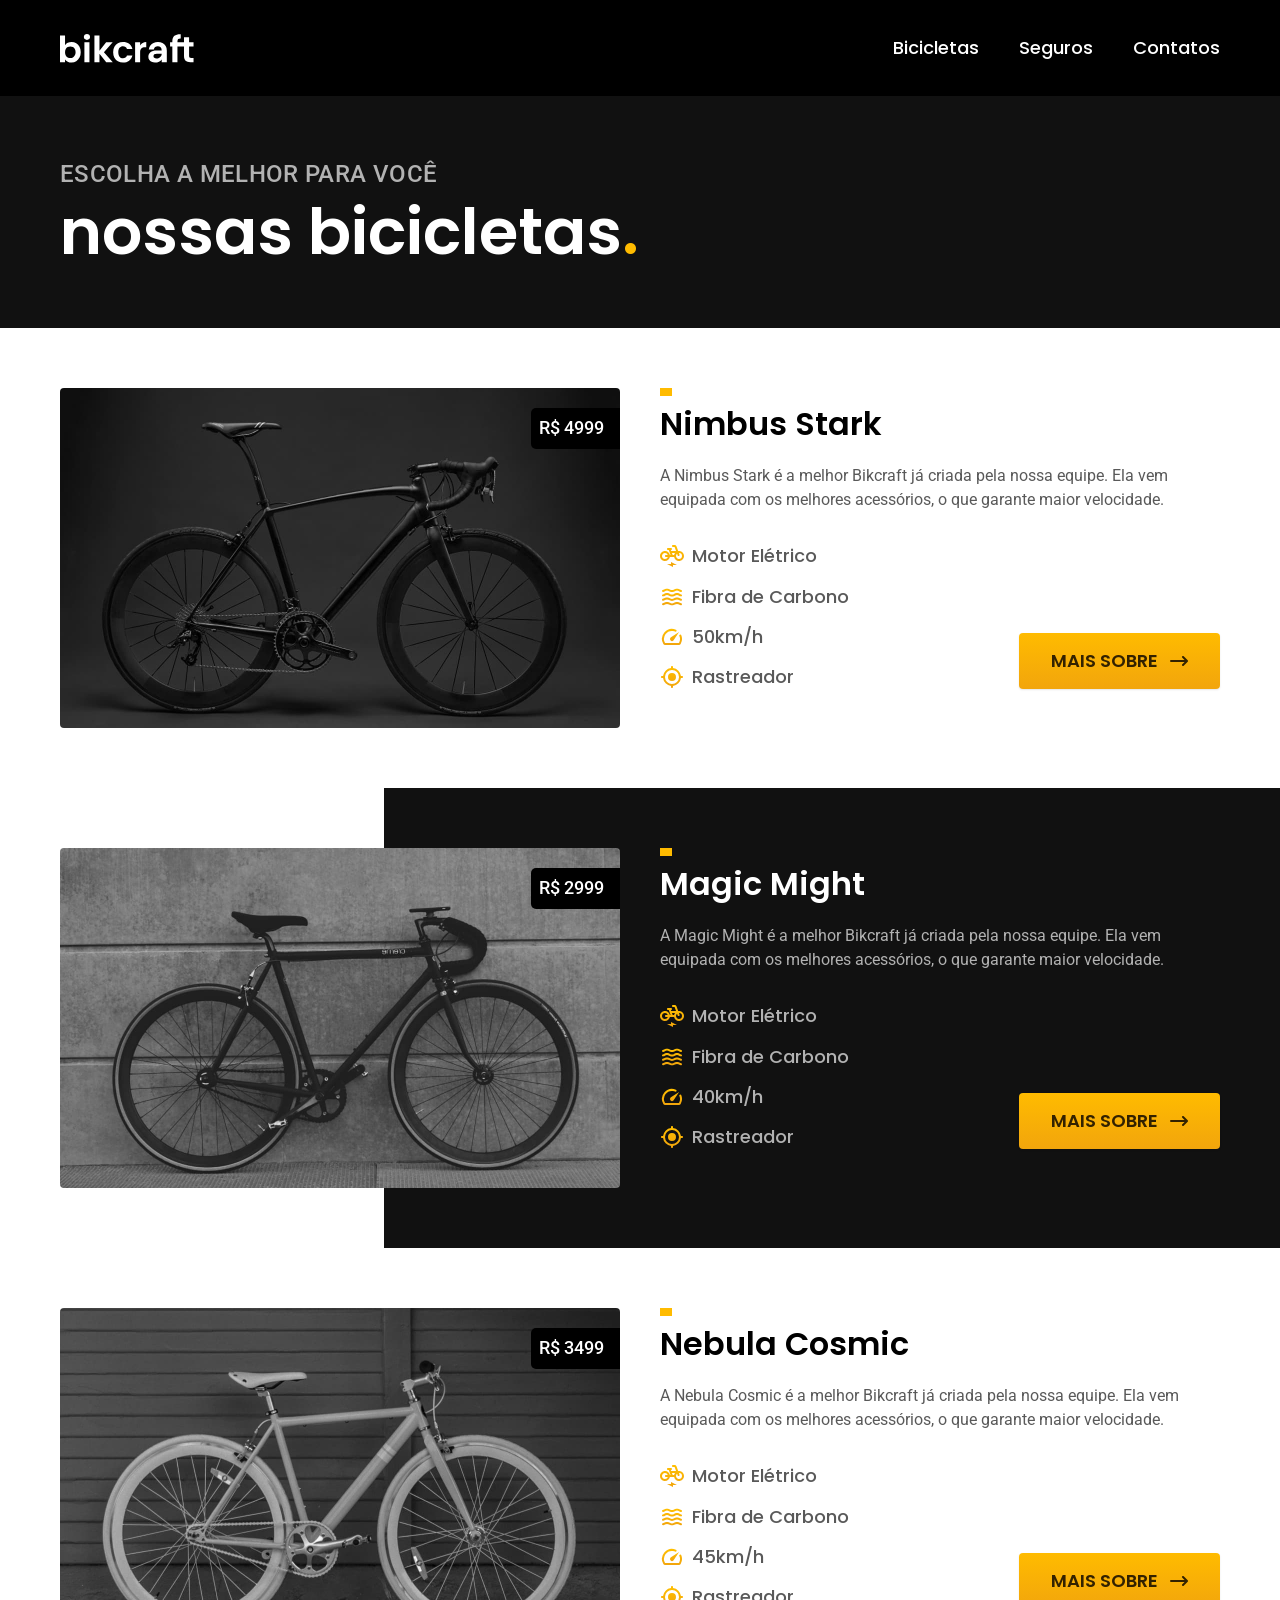
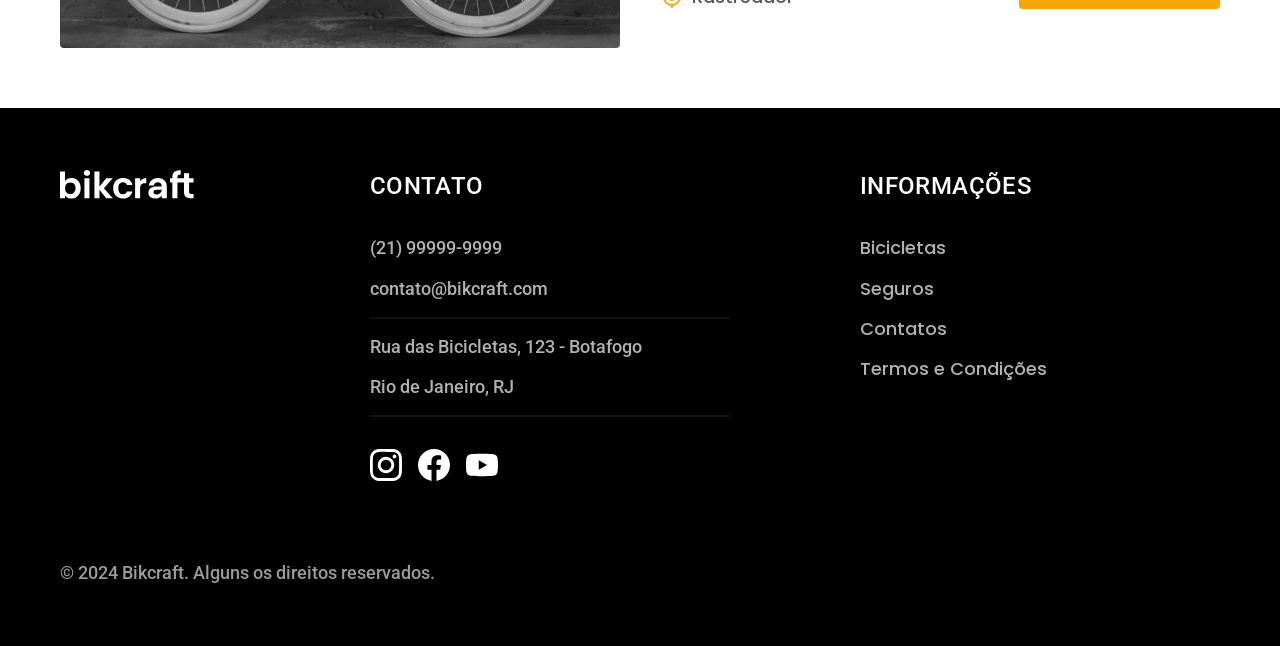
==== bicicletas.html @ 15773f86 "pagina-bicicletas" ====
<!DOCTYPE html>
<html lang="pt-BR">
<head>
    <meta charset="UTF-8">
    <meta name="viewport" content="width=device-width, initial-scale=1.0">
    <meta name="description" content="Termos e Condições.">
    <title>Bicicletas | BikCraft</title>
    <link rel="stylesheet" href="./css/style.css">
    <link rel="preconnect" href="https://fonts.googleapis.com">
    <link rel="preconnect" href="https://fonts.gstatic.com" crossorigin>
    <link href="https://fonts.googleapis.com/css2?family=Poppins:wght@400;600&family=Roboto:ital,wght@0,400..500;1,400..500&family=Merriweather:ital,opsz,wght@1,18..144,900&display=swap" rel="stylesheet">
</head>
<body id="bicicletas">
    <header class="header-bg">
        <div class="header container">
            <a class="header-logo" href="./"><img src="./img/bikcraft.svg" alt="BikCraft"></a>
            <nav aria-label="primaria">
                <ul class="header-menu font-1-m cor-0">
                    <li><a href="./biciletas.html">Bicicletas</a></li>
                    <li><a href="./seguros.html">Seguros</a></li>
                    <li><a href="./contatos.html">Contatos</a></li>  
                </ul>   
            </nav>
        </div>
    </header>

    <main>
        <div class="titulo-bg">
            <div class="titulo container">
                <p class="font-2-l-b cor-5">Escolha a melhor para você</p>
                <h1 class="font-1-xxl cor-0">nossas bicicletas<span class="cor-p1">.</span></h1>
            </div>
        </div>
        <div class="bicicletas container">
                <div class="bicicletas-imagem">
                    <img src="./img/bicicletas/nimbus.jpg" alt="Bicicleta preta Bikcraft.">
                    <span class="font-2-m cor-0">R$ 4999</span>
                </div>
                <div class="bicicletas-conteudo">
                    <h2 class="font-1-xl">Nimbus Stark</h2>
                    <p class="font-2-s cor-8">A Nimbus Stark é a melhor Bikcraft já criada pela nossa equipe. Ela vem equipada com os melhores acessórios, o que garante maior velocidade.</p>
                    <ul class="font-1-m cor-8">
                        <li><img src="./img/icones/eletrica.svg" alt="">Motor Elétrico</li>
                        <li><img src="./img/icones/carbono.svg" alt="">Fibra de Carbono</li>
                        <li><img src="./img/icones/velocidade.svg" alt="">50km/h</li>
                        <li><img src="./img/icones/rastreador.svg" alt="">Rastreador</li>
                    </ul>
                    <a class="btn seta" href="./nimbus.html">Mais sobre</a>
                </div>
            </div>
        <div class="bicicletas-bg">
            <div class="bicicletas container">
                    <div class="bicicletas-imagem">
                        <img src="./img/bicicletas/magic.jpg" alt="Bicicleta cinza Bikcraft.">
                        <span class="font-2-m cor-0">R$ 2999</span>
                    </div>
                    <div class="bicicletas-conteudo">
                    <h2 class="font-1-xl cor-0">Magic Might</h2>
                    <p class="font-2-s cor-5">A Magic Might é a melhor Bikcraft já criada pela nossa equipe. Ela vem equipada com os melhores acessórios, o que garante maior velocidade.</p>
                    <ul class="font-1-m cor-5">
                        <li><img src="./img/icones/eletrica.svg" alt="">Motor Elétrico</li>
                        <li><img src="./img/icones/carbono.svg" alt="">Fibra de Carbono</li>
                        <li><img src="./img/icones/velocidade.svg" alt="">40km/h</li>
                        <li><img src="./img/icones/rastreador.svg" alt="">Rastreador</li>
                    </ul>
                    <a class="btn seta" href="./magic.html">Mais sobre</a>
                </div>
            </div>
        </div>
        <div class="bicicletas container">
                <div class="bicicletas-imagem">
                    <img src="./img/bicicletas/nebula.jpg" alt="Bicicleta branca Bikcraft.">
                    <span class="font-2-m cor-0">R$ 3499</span>
                </div>
                <div class="bicicletas-conteudo">
                    <h2 class="font-1-xl">Nebula Cosmic</h2>
                    <p class="font-2-s cor-8">A Nebula Cosmic é a melhor Bikcraft já criada pela nossa equipe. Ela vem equipada com os melhores acessórios, o que garante maior velocidade.</p>
                    <ul class="font-1-m cor-8">
                        <li><img src="./img/icones/eletrica.svg" alt="">Motor Elétrico</li>
                        <li><img src="./img/icones/carbono.svg" alt="">Fibra de Carbono</li>
                        <li><img src="./img/icones/velocidade.svg" alt="">45km/h</li>
                        <li><img src="./img/icones/rastreador.svg" alt="">Rastreador</li>
                    </ul>
                    <a class="btn seta" href="./nebula.html">Mais sobre</a>
                </div>
        </div>
    </main>

    <footer class="footer-bg">
        <div class="footer container">
            <div class="footer-logo">
                <img src="./img/bikcraft.svg" alt="BikCraft">
            </div>
            <div class="footer-contato">
                <h3 class="font-2-l-b cor-0">Contato</h3>
                <ul class="font-2-m cor-5">
                    <li><a href="tel:+5521999999999">(21) 99999-9999</a></li>
                    <li><a href="mailto:contato@bikcraft.com">contato@bikcraft.com</a></li>
                    <li><a href="https://goo.gl/maps/xyz" target="_blank">Rua das Bicicletas, 123 - Botafogo</a></li>
                    <li>Rio de Janeiro, RJ</li>
                </ul>
                <div class="footer-redes">
                    <a href="./" target="_blank"><img src="./img/redes/instagram.svg" alt="Instagram"></a>
                    <a href="./" target="_blank"><img src="./img/redes/facebook.svg" alt="Facebook"></a>
                    <a href="./" target="_blank"><img src="./img/redes/youtube.svg" alt="YouTube"></a>
                </div>
            </div>
            <div class="footer-informacoes">
                <h3 class="font-2-l-b cor-0">Informações</h3>
                <nav class="footer-nav" aria-label="secundaria">
                    <ul class="footer-menu font-1-m cor-5">
                        <li><a href="./biciletas.html">Bicicletas</a></li>
                        <li><a href="./seguros.html">Seguros</a></li>
                        <li><a href="./contatos.html">Contatos</a></li>
                        <li><a href="./termos.html">Termos e Condições</a></li>
                    </ul> 
                </nav>
            </div>
            <p class="font-2-m cor-6 footer-copy">© 2024 Bikcraft. Alguns os direitos reservados.</p>
        </div>
    </footer>
</body>
</html>
---- css/style.css ----
@import "./global/global.css";
@import "./utils/tipografia.css";
@import "./utils/cores.css"; 
@import "./global/header.css";

/* Home */
@import "./home/introdução.css";
@import "./home/tecnologia.css";
@import "./home/parceiros.css";
@import "./home/depoimento.css";

/* Utilidades */
@import "./utils/componentes.css";

/* Bicicletas */
@import "./bicicletas/bicicletas-lista.css";
@import "./bicicletas/bicicletas.css";

/* Seguros */
@import "./seguros/seguros.css";

/* Footer */
@import "./global/footer.css";

/* Termos */
@import "./termos/termos.css"
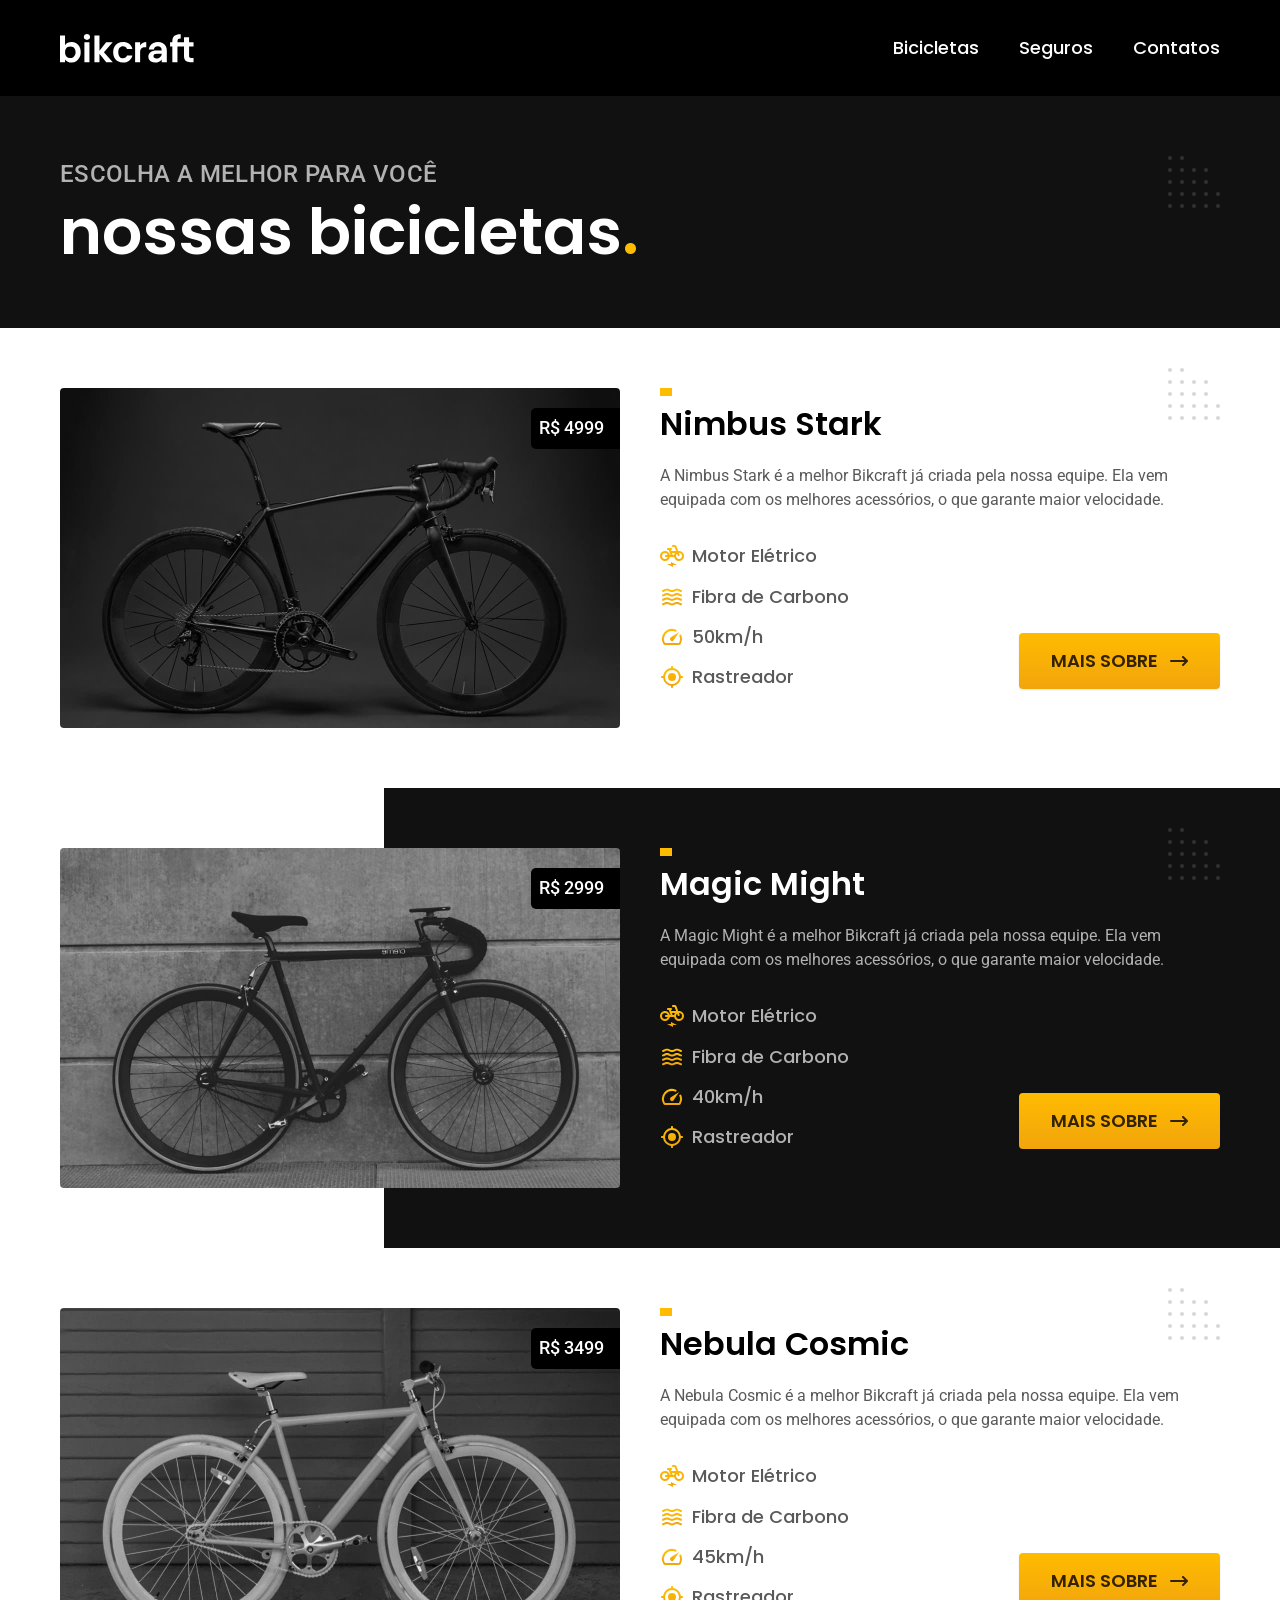
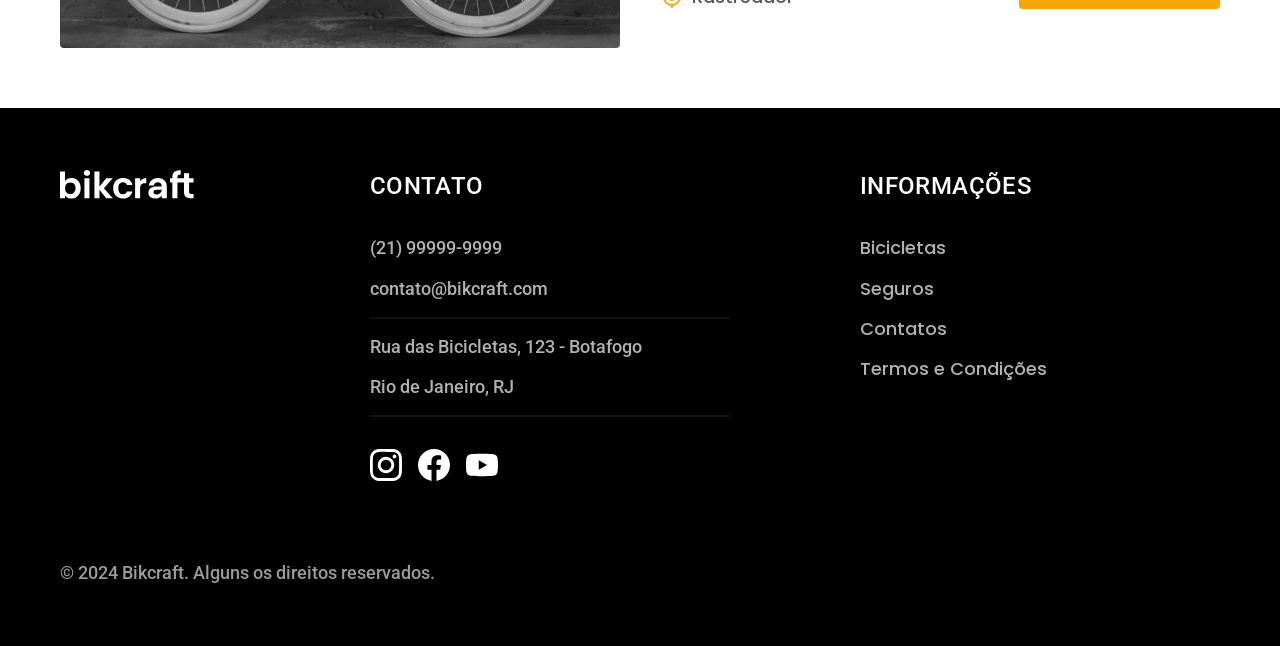
==== commit 281046f0: "finaliza-deco" ====
--- a/bicicletas.html
+++ b/bicicletas.html
@@ -3,9 +3,10 @@
 <head>
     <meta charset="UTF-8">
     <meta name="viewport" content="width=device-width, initial-scale=1.0">
-    <meta name="description" content="Termos e Condições.">
+    <meta name="description" content="Bicicletas.">
     <title>Bicicletas | BikCraft</title>
-    <link rel="stylesheet" href="./css/style.css">
+    <link rel="preload" href="./css/style.css" as="style">
+<link rel="stylesheet" href="./css/style.css">
     <link rel="preconnect" href="https://fonts.googleapis.com">
     <link rel="preconnect" href="https://fonts.gstatic.com" crossorigin>
     <link href="https://fonts.googleapis.com/css2?family=Poppins:wght@400;600&family=Roboto:ital,wght@0,400..500;1,400..500&family=Merriweather:ital,opsz,wght@1,18..144,900&display=swap" rel="stylesheet">
@@ -45,7 +46,7 @@
                         <li><img src="./img/icones/velocidade.svg" alt="">50km/h</li>
                         <li><img src="./img/icones/rastreador.svg" alt="">Rastreador</li>
                     </ul>
-                    <a class="btn seta" href="./nimbus.html">Mais sobre</a>
+                    <a class="btn seta" href="./bicicletas/nimbus.html">Mais sobre</a>
                 </div>
             </div>
         <div class="bicicletas-bg">
@@ -63,7 +64,7 @@
                         <li><img src="./img/icones/velocidade.svg" alt="">40km/h</li>
                         <li><img src="./img/icones/rastreador.svg" alt="">Rastreador</li>
                     </ul>
-                    <a class="btn seta" href="./magic.html">Mais sobre</a>
+                    <a class="btn seta" href="./bicicletas/magic.html">Mais sobre</a>
                 </div>
             </div>
         </div>
@@ -81,7 +82,7 @@
                         <li><img src="./img/icones/velocidade.svg" alt="">45km/h</li>
                         <li><img src="./img/icones/rastreador.svg" alt="">Rastreador</li>
                     </ul>
-                    <a class="btn seta" href="./nebula.html">Mais sobre</a>
+                    <a class="btn seta" href="./bicicletas/nebula.html">Mais sobre</a>
                 </div>
         </div>
     </main>
--- a/css/style.css
+++ b/css/style.css
@@ -11,13 +11,29 @@
 
 /* Utilidades */
 @import "./utils/componentes.css";
+@import "./utils/formulario.css";
+
 
 /* Bicicletas */
 @import "./bicicletas/bicicletas-lista.css";
 @import "./bicicletas/bicicletas.css";
 
+/* Bicileta */
+@import "./bicicleta/bicicleta.css";
+@import "./bicicleta/seguro.css";
+
+
 /* Seguros */
 @import "./seguros/seguros.css";
+@import "./seguros/vantagens.css";
+@import "./seguros/perguntas.css";
+
+/* Contatos */
+@import "./contatos/contatos.css";
+@import "./contatos/lojas.css";
+
+/* Orçamentos */
+@import "./orçamento/orcamento.css";
 
 /* Footer */
 @import "./global/footer.css";
--- a/css/style.css
+++ b/css/style.css
@@ -11,13 +11,29 @@
 
 /* Utilidades */
 @import "./utils/componentes.css";
+@import "./utils/formulario.css";
+
 
 /* Bicicletas */
 @import "./bicicletas/bicicletas-lista.css";
 @import "./bicicletas/bicicletas.css";
 
+/* Bicileta */
+@import "./bicicleta/bicicleta.css";
+@import "./bicicleta/seguro.css";
+
+
 /* Seguros */
 @import "./seguros/seguros.css";
+@import "./seguros/vantagens.css";
+@import "./seguros/perguntas.css";
+
+/* Contatos */
+@import "./contatos/contatos.css";
+@import "./contatos/lojas.css";
+
+/* Orçamentos */
+@import "./orçamento/orcamento.css";
 
 /* Footer */
 @import "./global/footer.css";
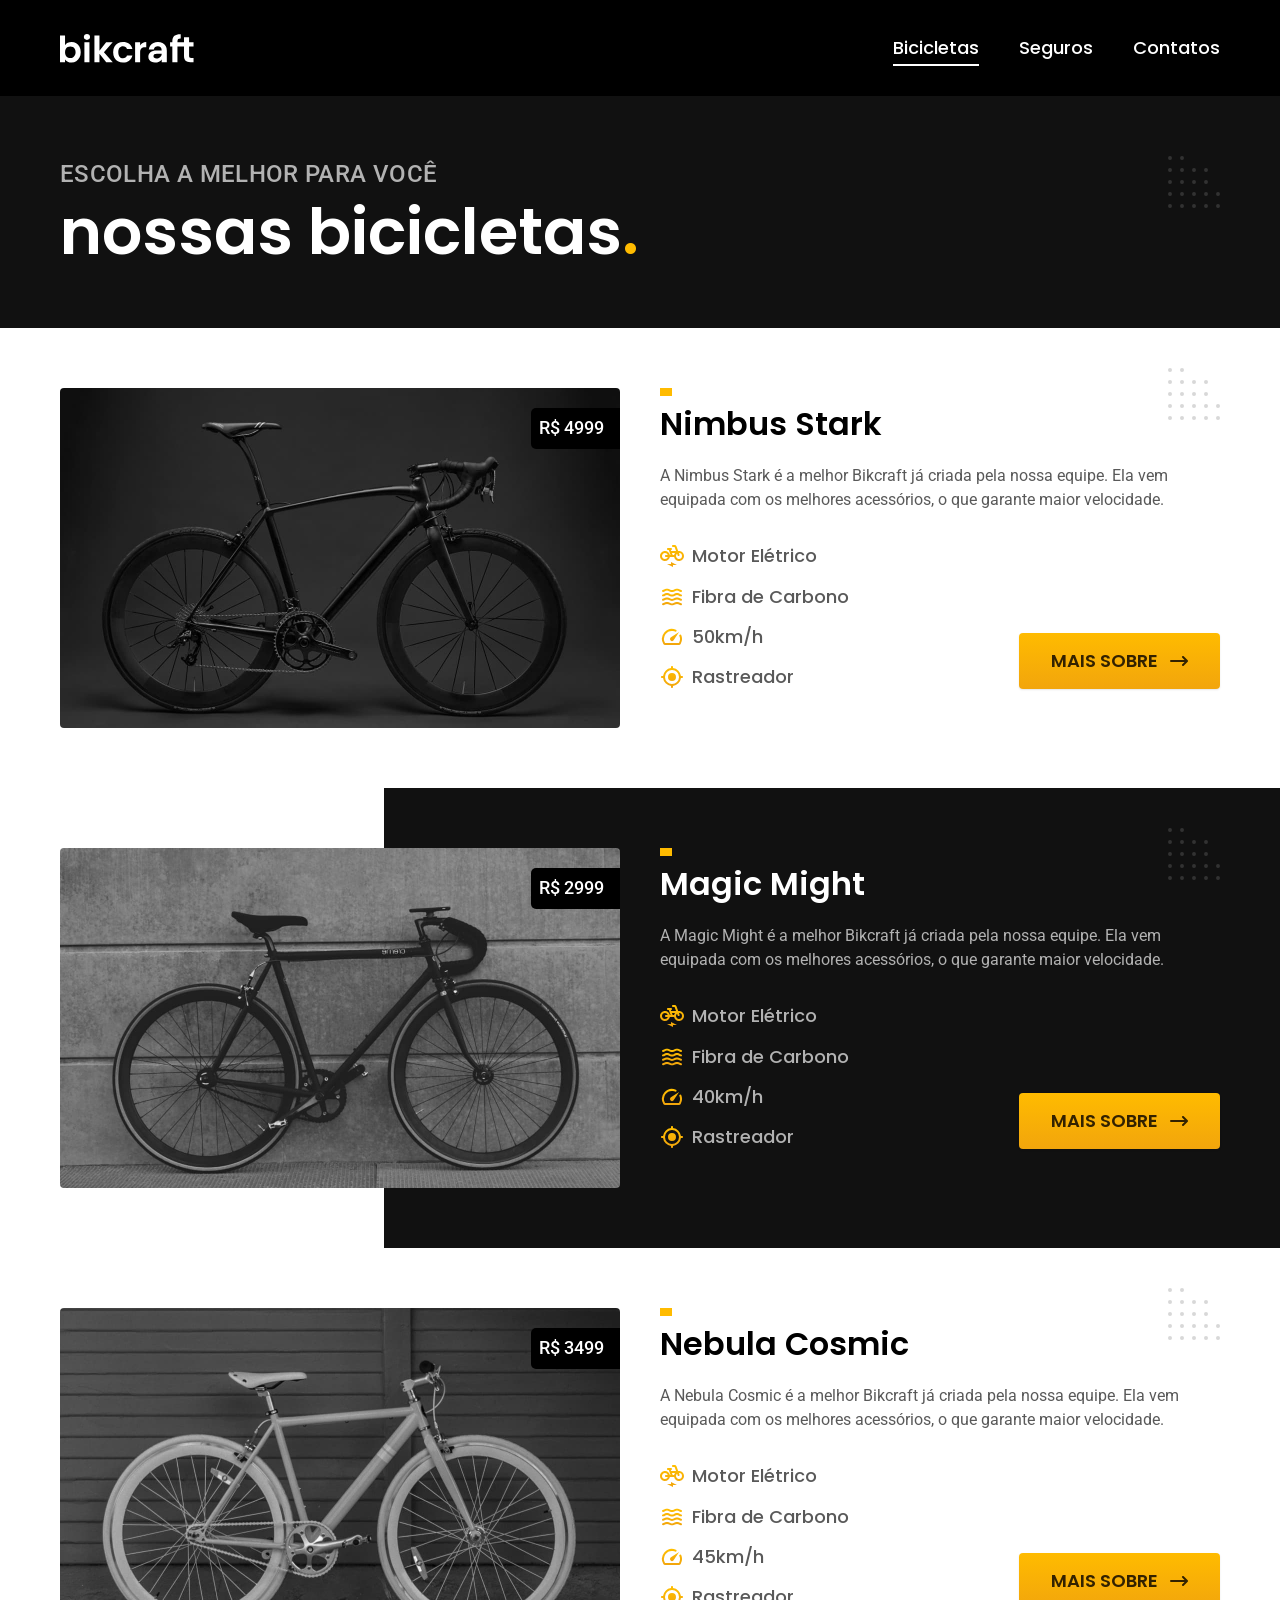
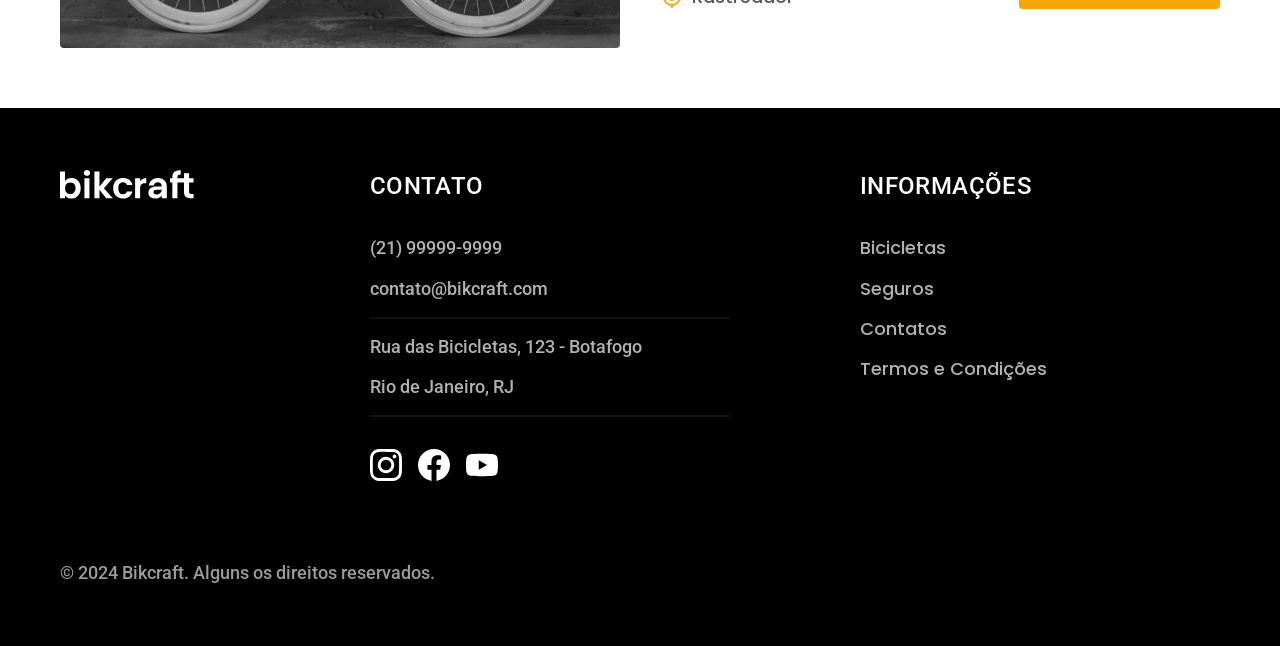
==== commit cff92457: "iniciando-javascript" ====
--- a/bicicletas.html
+++ b/bicicletas.html
@@ -17,7 +17,7 @@
             <a class="header-logo" href="./"><img src="./img/bikcraft.svg" alt="BikCraft"></a>
             <nav aria-label="primaria">
                 <ul class="header-menu font-1-m cor-0">
-                    <li><a href="./biciletas.html">Bicicletas</a></li>
+                    <li><a href="./bicicletas.html">Bicicletas</a></li>
                     <li><a href="./seguros.html">Seguros</a></li>
                     <li><a href="./contatos.html">Contatos</a></li>  
                 </ul>   
@@ -110,7 +110,7 @@
                 <h3 class="font-2-l-b cor-0">Informações</h3>
                 <nav class="footer-nav" aria-label="secundaria">
                     <ul class="footer-menu font-1-m cor-5">
-                        <li><a href="./biciletas.html">Bicicletas</a></li>
+                        <li><a href="./bicicletas.html">Bicicletas</a></li>
                         <li><a href="./seguros.html">Seguros</a></li>
                         <li><a href="./contatos.html">Contatos</a></li>
                         <li><a href="./termos.html">Termos e Condições</a></li>
@@ -120,5 +120,6 @@
             <p class="font-2-m cor-6 footer-copy">© 2024 Bikcraft. Alguns os direitos reservados.</p>
         </div>
     </footer>
+    <script src="./js/script.js"></script>
 </body>
 </html> 
